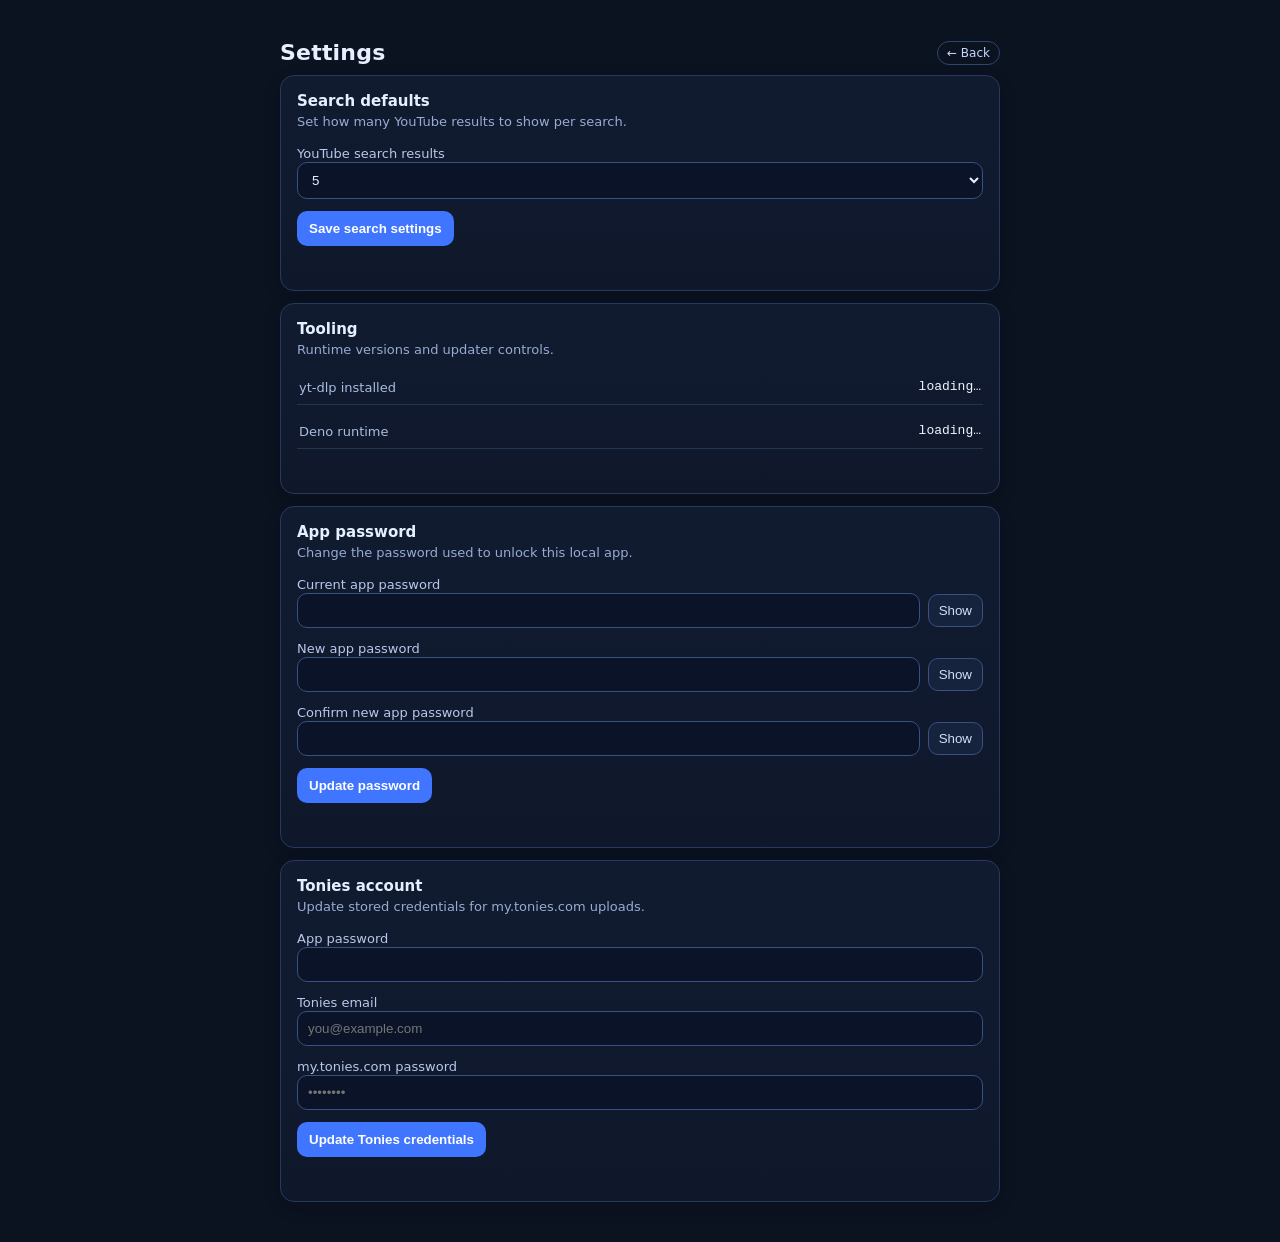
==== web/account.html @ 91005ab5 "release: v1.0.0" ====
<!doctype html>
<html lang="en">
  <head>
    <meta charset="UTF-8" />
    <meta name="viewport" content="width=device-width, initial-scale=1.0" />
    <title>Tonies-YT Settings</title>
    <style>
      :root { color-scheme: dark; }
      body { margin:0; font-family: Inter, system-ui, -apple-system, Segoe UI, Roboto, Arial; background:#0b1220; color:#e9efff; }
      .wrap { max-width:720px; margin:40px auto; padding:0 16px; }
      .card { background:linear-gradient(180deg,#111b30 0%,#0f182b 100%); border:1px solid #263a5f; border-radius:14px; padding:16px; margin-bottom:12px; box-shadow: 0 6px 18px #00000022; }
      h1 { margin:0 0 6px; font-size:22px; letter-spacing:.2px; }
      h2 { margin:0; font-size:15px; color:#e6efff; }
      .muted { color:#9eb1dc; font-size:14px; }
      .desc { color:#98abd3; font-size:13px; margin-top:4px; }
      .grid { display:grid; gap:10px; margin-top:14px; }
      label { font-size:13px; color:#b8c8ea; }
      input, select { width:100%; box-sizing:border-box; background:#0a1328; color:#e9efff; border:1px solid #385082; border-radius:10px; padding:9px 10px; }
      .field-row { display:flex; gap:8px; align-items:center; }
      .field-row input { flex:1; }
      button { margin-top:12px; background:#3f75ff; color:white; border:0; border-radius:10px; padding:10px 12px; cursor:pointer; font-weight:600; }
      button.secondary { background:#1f2f4d; border:1px solid #385082; }
      button.ghosty { background:#16233c; border:1px solid #385082; color:#cfe0ff; padding:8px 10px; margin-top:0; font-weight:500; }
      button:disabled { opacity:.65; cursor:not-allowed; }
      .row { display:flex; gap:8px; align-items:center; flex-wrap:wrap; }
      .status { margin-top:10px; font-size:13px; color:#9eb1dc; min-height:18px; }
      .ok { color:#bcf4e0; }
      .err { color:#ffc9d6; }
      .warn { color:#ffd79b; }
      .hint { margin-top:6px; color:#8da3cf; font-size:12px; }
      .chip { border:1px solid #2f456f; border-radius:999px; padding:4px 9px; font-size:12px; color:#c4d6ff; text-decoration:none; }
      .kv { display:flex; justify-content:space-between; align-items:center; gap:12px; padding:8px 2px; border:0; border-bottom:1px solid #243552; background:transparent; border-radius:0; }
      .kv:last-of-type { border-bottom:0; }
      .kv .k { color:#a9bddf; font-size:13px; }
      .kv .v { color:#f0f5ff; font-size:13px; font-family: ui-monospace, SFMono-Regular, Menlo, Consolas, monospace; text-align:right; line-height:1.3; word-break:break-word; overflow-wrap:anywhere; }
      .pill-ok { color:#9cefc5; border:1px solid #2f6b4a; background:#133524; border-radius:999px; padding:3px 9px; font-size:12px; }
      .pill-warn { color:#ffd79b; border:1px solid #7b5a21; background:#34270f; border-radius:999px; padding:3px 9px; font-size:12px; }
    </style>
  </head>
  <body>
    <div class="wrap">
      <div class="row" style="justify-content:space-between;margin-bottom:10px;">
        <h1 style="margin:0;">Settings</h1>
        <a href="/" class="chip">← Back</a>
      </div>

      <div class="card">
        <h2>Search defaults</h2>
        <div class="desc">Set how many YouTube results to show per search.</div>
        <div class="grid">
          <div>
            <label>YouTube search results</label>
            <select id="search-limit">
              <option value="5">5</option>
              <option value="10">10</option>
              <option value="15">15</option>
              <option value="20">20</option>
            </select>
          </div>
        </div>
        <button id="save-search">Save search settings</button>
        <div id="status-search" class="status"></div>
      </div>

      <div class="card">
        <h2>Tooling</h2>
        <div class="desc">Runtime versions and updater controls.</div>
        <div class="grid">
          <div class="kv"><span class="k">yt-dlp installed</span><span id="ver-ytdlp" class="v">loading…</span></div>
          <div class="kv"><span class="k">Deno runtime</span><span id="ver-deno" class="v">loading…</span></div>
          <div class="row" id="ytdlp-update-row" style="display:none;justify-content:space-between;margin-top:2px;">
            <span class="pill-warn">Update available</span>
            <button id="update-ytdlp" class="secondary" style="margin-top:0;">Install latest yt-dlp</button>
          </div>
          <div class="row" id="ytdlp-current-row" style="display:none;justify-content:flex-start;margin-top:2px;">
            <span class="pill-ok">yt-dlp is up to date</span>
          </div>
        </div>
        <div id="status-ytdlp" class="status"></div>
      </div>

      <div class="card">
        <h2>App password</h2>
        <div class="desc">Change the password used to unlock this local app.</div>
        <div class="grid">
          <div>
            <label>Current app password</label>
            <div class="field-row">
              <input id="current" type="password" autocomplete="current-password" />
              <button class="ghosty" id="toggle-current" type="button">Show</button>
            </div>
          </div>
          <div>
            <label>New app password</label>
            <div class="field-row">
              <input id="next" type="password" autocomplete="new-password" />
              <button class="ghosty" id="toggle-next" type="button">Show</button>
            </div>
          </div>
          <div>
            <label>Confirm new app password</label>
            <div class="field-row">
              <input id="next-confirm" type="password" autocomplete="new-password" />
              <button class="ghosty" id="toggle-next-confirm" type="button">Show</button>
            </div>

          </div>
        </div>
        <button id="save">Update password</button>
        <div id="status" class="status"></div>
      </div>

      <div class="card">
        <h2>Tonies account</h2>
        <div class="desc">Update stored credentials for my.tonies.com uploads.</div>
        <div class="grid">
          <div><label>App password</label><input id="cred-app-password" type="password" autocomplete="current-password" /></div>
          <div><label>Tonies email</label><input id="tonies-email" type="email" autocomplete="username" placeholder="you@example.com" /></div>
          <div><label>my.tonies.com password</label><input id="tonies-password" type="password" autocomplete="new-password" placeholder="••••••••" /></div>
        </div>
        <button id="save-tonies">Update Tonies credentials</button>
        <div id="status-tonies" class="status"></div>
      </div>
    </div>
    <script>
      const SEARCH_LIMIT_KEY = 'tonies-auto.search-limit.v1';
      const statusEl = document.getElementById('status');
      const statusToniesEl = document.getElementById('status-tonies');
      const statusSearchEl = document.getElementById('status-search');
      const statusYtdlpEl = document.getElementById('status-ytdlp');
      const saveSearchBtn = document.getElementById('save-search');
      const saveAppBtn = document.getElementById('save');
      const saveToniesBtn = document.getElementById('save-tonies');
      let currentUsername = '';
      let initialSearchLimit = '5';

      function wirePasswordToggle(inputId, btnId) {
        const inp = document.getElementById(inputId);
        const btn = document.getElementById(btnId);
        if (!inp || !btn) return;
        btn.onclick = () => {
          const show = inp.type === 'password';
          inp.type = show ? 'text' : 'password';
          btn.textContent = show ? 'Hide' : 'Show';
        };
      }

      async function init(){
        const r = await fetch('/api/setup/status');
        const d = await r.json();
        if (!d.configured) { window.location.href='/setup'; return; }
        if (!d.unlocked) { window.location.href='/login'; return; }
        if (d.username) currentUsername = String(d.username || '').trim();
        if (d.tonies_email) {
          document.getElementById('tonies-email').value = String(d.tonies_email || '').trim();
        }
        const installed = String(d?.versions?.yt_dlp || 'unknown');
        const latest = String(d?.versions?.yt_dlp_latest || 'unknown');
        document.getElementById('ver-ytdlp').textContent = installed;
        document.getElementById('ver-deno').textContent = String(d?.versions?.deno || 'unknown').split('\n')[0];
        const showUpdate = installed !== 'unknown' && latest !== 'unknown' && installed !== latest;
        document.getElementById('ytdlp-update-row').style.display = showUpdate ? 'flex' : 'none';
        document.getElementById('ytdlp-current-row').style.display = showUpdate ? 'none' : 'flex';

        const raw = Number(localStorage.getItem(SEARCH_LIMIT_KEY));
        const lim = [5,10,15,20].includes(raw) ? raw : 5;
        initialSearchLimit = String(lim);
        document.getElementById('search-limit').value = initialSearchLimit;


        wirePasswordToggle('current', 'toggle-current');
        wirePasswordToggle('next', 'toggle-next');
        wirePasswordToggle('next-confirm', 'toggle-next-confirm');
      }

      document.getElementById('save-search').onclick = async () => {
        const original = saveSearchBtn.textContent;
        saveSearchBtn.disabled = true;
        saveSearchBtn.textContent = 'Saving…';
        const lim = Number(document.getElementById('search-limit').value || 5);
        localStorage.setItem(SEARCH_LIMIT_KEY, [5,10,15,20].includes(lim) ? String(lim) : '5');
        initialSearchLimit = String([5,10,15,20].includes(lim) ? lim : 5);
        try {
          await fetch('/api/search-cache/clear', { method: 'POST' });
        } catch {}
        statusSearchEl.className='status ok';
        statusSearchEl.textContent='Search setting saved (cache cleared).';
        setTimeout(() => { statusSearchEl.textContent=''; statusSearchEl.className='status'; }, 2600);
        saveSearchBtn.textContent = 'Saved';
        setTimeout(() => { saveSearchBtn.textContent = original; saveSearchBtn.disabled = false; }, 900);
      };

      document.getElementById('update-ytdlp').onclick = async () => {
        const btn = document.getElementById('update-ytdlp');
        const original = btn.textContent;
        btn.disabled = true;
        btn.textContent = 'Updating…';
        statusYtdlpEl.className='status';
        statusYtdlpEl.textContent='Updating yt-dlp…';
        try {
          const r = await fetch('/api/setup/update-yt-dlp', { method:'POST' });
          const d = await r.json();
          if (!d.ok) {
            statusYtdlpEl.className='status err';
            statusYtdlpEl.textContent = d.error || 'yt-dlp update failed';
            return;
          }
          statusYtdlpEl.className='status ok';
          statusYtdlpEl.textContent = `yt-dlp updated: ${d.before || '?'} → ${d.after || '?'}`;

          const rs = await fetch('/api/setup/status');
          const ds = await rs.json();
          const installed = String(ds?.versions?.yt_dlp || d.after || 'unknown');
          const latest = String(ds?.versions?.yt_dlp_latest || 'unknown');
          document.getElementById('ver-ytdlp').textContent = installed;
          const showUpdate = installed !== 'unknown' && latest !== 'unknown' && installed !== latest;
          document.getElementById('ytdlp-update-row').style.display = showUpdate ? 'flex' : 'none';
          document.getElementById('ytdlp-current-row').style.display = showUpdate ? 'none' : 'flex';
        } catch (e) {
          statusYtdlpEl.className='status err';
          statusYtdlpEl.textContent = `yt-dlp update failed: ${e?.message || e}`;
        } finally {
          btn.disabled = false;
          btn.textContent = original;
        }
      };

      document.getElementById('save').onclick = async () => {
        const username = (currentUsername || '').trim();
        const current_password=(document.getElementById('current').value||'').trim();
        const new_password=(document.getElementById('next').value||'').trim();
        const new_confirm=(document.getElementById('next-confirm').value||'').trim();
        if(!username||!current_password||!new_password||!new_confirm){ statusEl.className='status err'; statusEl.textContent='All password fields are required.'; return; }
        if(new_password !== new_confirm){ statusEl.className='status err'; statusEl.textContent='New password and confirmation do not match.'; return; }

        const original = saveAppBtn.textContent;
        saveAppBtn.disabled = true;
        saveAppBtn.textContent = 'Saving…';
        statusEl.className='status'; statusEl.textContent='Updating…';
        const r = await fetch('/api/setup/change-password',{method:'POST',headers:{'Content-Type':'application/json'},body:JSON.stringify({username,current_password,new_password})});
        const d = await r.json();
        if(!d.ok){ statusEl.className='status err'; statusEl.textContent=d.error||'Update failed'; saveAppBtn.disabled=false; saveAppBtn.textContent=original; return; }
        statusEl.className='status ok'; statusEl.textContent='Password updated.';
        document.getElementById('current').value=''; document.getElementById('next').value=''; document.getElementById('next-confirm').value='';
        setTimeout(() => { statusEl.textContent=''; statusEl.className='status'; }, 3000);
        saveAppBtn.textContent = 'Saved';
        setTimeout(() => { saveAppBtn.textContent = original; saveAppBtn.disabled = false; }, 900);
      };

      document.getElementById('save-tonies').onclick = async () => {
        const username = (currentUsername || '').trim();
        const app_password=(document.getElementById('cred-app-password').value||'').trim();
        const tonies_email=(document.getElementById('tonies-email').value||'').trim();
        const tonies_password=(document.getElementById('tonies-password').value||'').trim();
        if(!username||!app_password||!tonies_password){ statusToniesEl.className='status err'; statusToniesEl.textContent='App password and my.tonies.com password are required.'; return; }

        const original = saveToniesBtn.textContent;
        saveToniesBtn.disabled = true;
        saveToniesBtn.textContent = 'Saving…';
        statusToniesEl.className='status'; statusToniesEl.textContent='Updating…';
        const r = await fetch('/api/setup/update-tonies-credentials',{method:'POST',headers:{'Content-Type':'application/json'},body:JSON.stringify({username,app_password,tonies_email,tonies_password})});
        const d = await r.json();
        if(!d.ok){ statusToniesEl.className='status err'; statusToniesEl.textContent=d.error||'Update failed'; saveToniesBtn.disabled=false; saveToniesBtn.textContent=original; return; }
        statusToniesEl.className='status ok'; statusToniesEl.textContent='Tonies credentials updated.';
        document.getElementById('cred-app-password').value='';
        document.getElementById('tonies-password').value='';
        setTimeout(() => { statusToniesEl.textContent=''; statusToniesEl.className='status'; }, 3000);
        saveToniesBtn.textContent = 'Saved';
        setTimeout(() => { saveToniesBtn.textContent = original; saveToniesBtn.disabled = false; }, 900);
      };

      init();
    </script>
  </body>
</html>
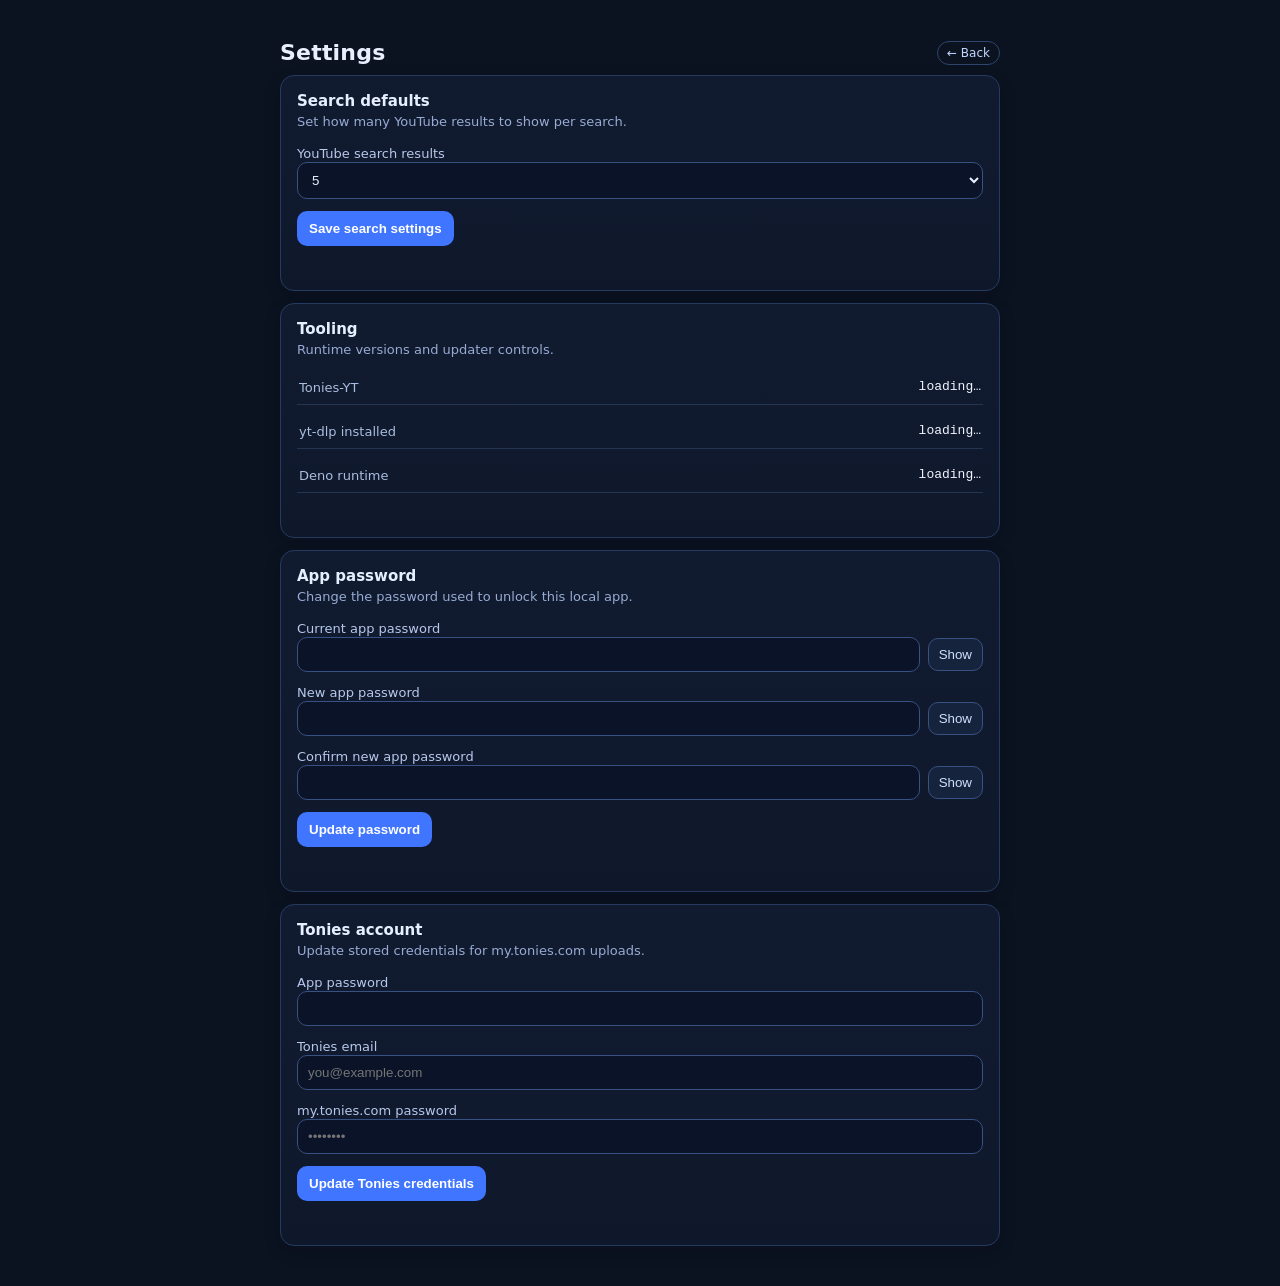
==== commit 209759e6: "Release 2.0.0: per-browser sign-in, release docs and CI The app login used to be a global unlock swi" ====
--- a/web/account.html
+++ b/web/account.html
@@ -66,6 +66,7 @@
         <h2>Tooling</h2>
         <div class="desc">Runtime versions and updater controls.</div>
         <div class="grid">
+          <div class="kv"><span class="k">Tonies-YT</span><span id="ver-app" class="v">loading…</span></div>
           <div class="kv"><span class="k">yt-dlp installed</span><span id="ver-ytdlp" class="v">loading…</span></div>
           <div class="kv"><span class="k">Deno runtime</span><span id="ver-deno" class="v">loading…</span></div>
           <div class="row" id="ytdlp-update-row" style="display:none;justify-content:space-between;margin-top:2px;">
@@ -122,6 +123,7 @@
         <div id="status-tonies" class="status"></div>
       </div>
     </div>
+    <script src="/static/assets/session.js?v=1"></script>
     <script>
       const SEARCH_LIMIT_KEY = 'tonies-auto.search-limit.v1';
       const statusEl = document.getElementById('status');
@@ -156,6 +158,7 @@
         }
         const installed = String(d?.versions?.yt_dlp || 'unknown');
         const latest = String(d?.versions?.yt_dlp_latest || 'unknown');
+        document.getElementById('ver-app').textContent = String(d?.app_version || 'unknown');
         document.getElementById('ver-ytdlp').textContent = installed;
         document.getElementById('ver-deno').textContent = String(d?.versions?.deno || 'unknown').split('\n')[0];
         const showUpdate = installed !== 'unknown' && latest !== 'unknown' && installed !== latest;
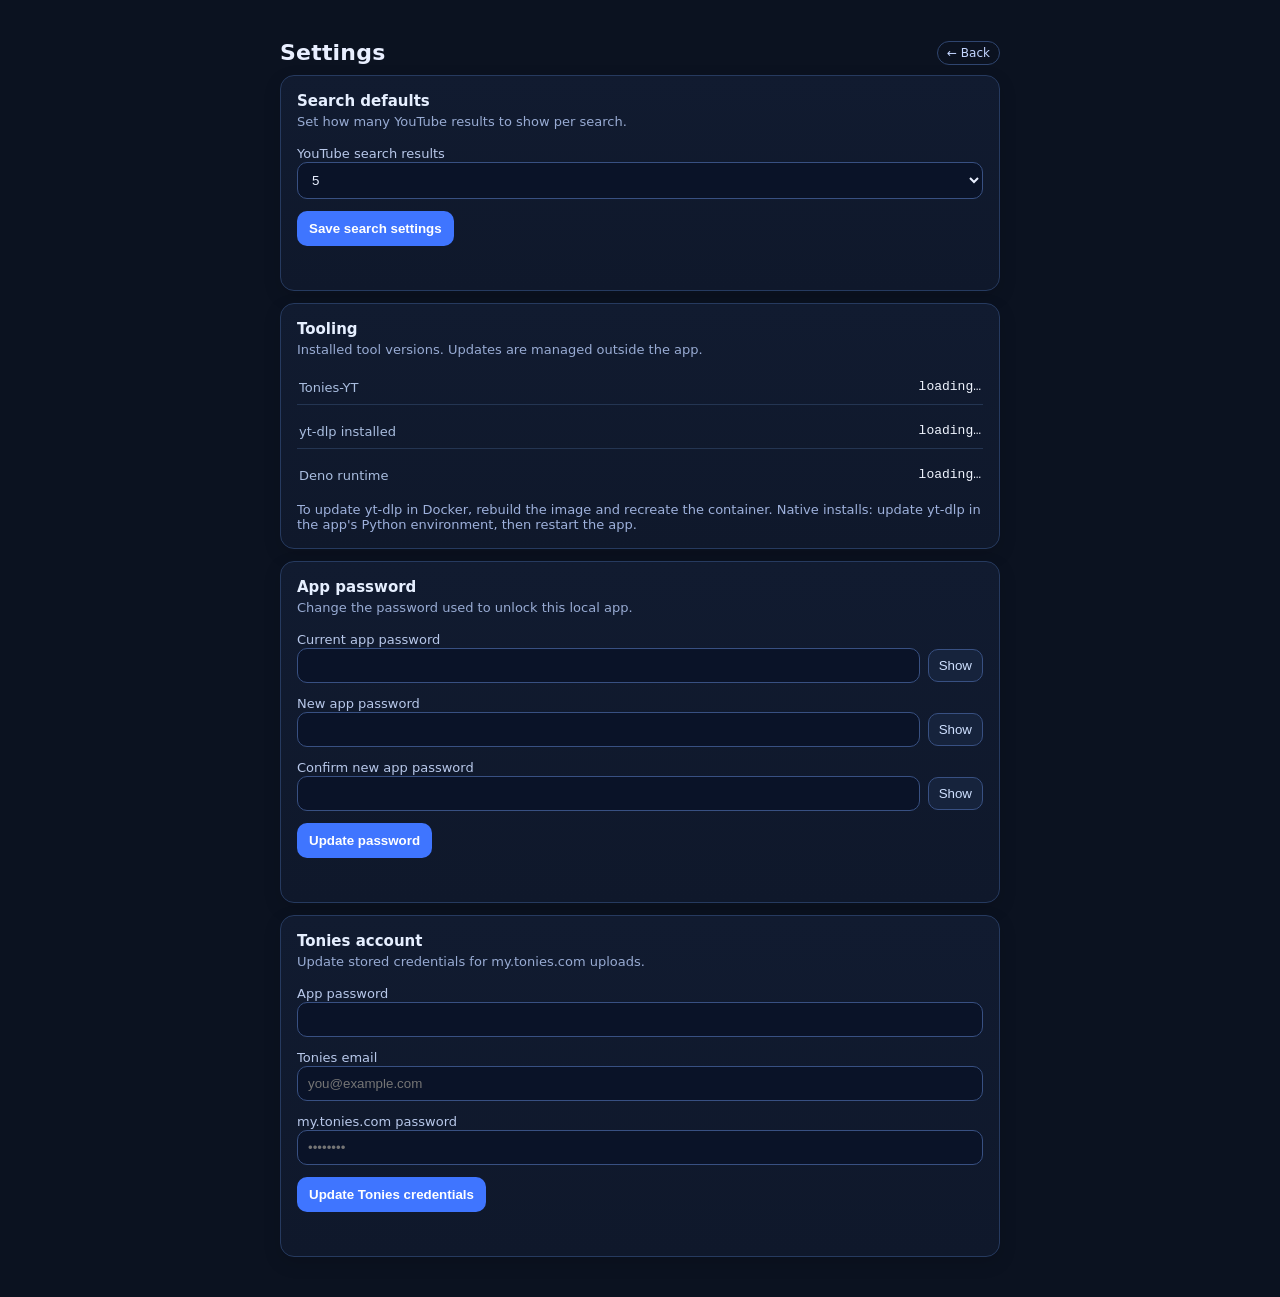
==== commit b8483270: "Audio workspace redesign, Undo, security hardening and rootless Docker Workspace (web/index.html + w" ====
--- a/web/account.html
+++ b/web/account.html
@@ -64,20 +64,14 @@
 
       <div class="card">
         <h2>Tooling</h2>
-        <div class="desc">Runtime versions and updater controls.</div>
+        <div class="desc">Installed tool versions. Updates are managed outside the app.</div>
         <div class="grid">
           <div class="kv"><span class="k">Tonies-YT</span><span id="ver-app" class="v">loading…</span></div>
           <div class="kv"><span class="k">yt-dlp installed</span><span id="ver-ytdlp" class="v">loading…</span></div>
           <div class="kv"><span class="k">Deno runtime</span><span id="ver-deno" class="v">loading…</span></div>
-          <div class="row" id="ytdlp-update-row" style="display:none;justify-content:space-between;margin-top:2px;">
-            <span class="pill-warn">Update available</span>
-            <button id="update-ytdlp" class="secondary" style="margin-top:0;">Install latest yt-dlp</button>
-          </div>
-          <div class="row" id="ytdlp-current-row" style="display:none;justify-content:flex-start;margin-top:2px;">
-            <span class="pill-ok">yt-dlp is up to date</span>
-          </div>
-        </div>
-        <div id="status-ytdlp" class="status"></div>
+
+        </div>
+        <div id="status-ytdlp" class="status">To update yt-dlp in Docker, rebuild the image and recreate the container. Native installs: update yt-dlp in the app's Python environment, then restart the app.</div>
       </div>
 
       <div class="card">
@@ -129,7 +123,7 @@
       const statusEl = document.getElementById('status');
       const statusToniesEl = document.getElementById('status-tonies');
       const statusSearchEl = document.getElementById('status-search');
-      const statusYtdlpEl = document.getElementById('status-ytdlp');
+
       const saveSearchBtn = document.getElementById('save-search');
       const saveAppBtn = document.getElementById('save');
       const saveToniesBtn = document.getElementById('save-tonies');
@@ -157,13 +151,11 @@
           document.getElementById('tonies-email').value = String(d.tonies_email || '').trim();
         }
         const installed = String(d?.versions?.yt_dlp || 'unknown');
-        const latest = String(d?.versions?.yt_dlp_latest || 'unknown');
+
         document.getElementById('ver-app').textContent = String(d?.app_version || 'unknown');
         document.getElementById('ver-ytdlp').textContent = installed;
         document.getElementById('ver-deno').textContent = String(d?.versions?.deno || 'unknown').split('\n')[0];
-        const showUpdate = installed !== 'unknown' && latest !== 'unknown' && installed !== latest;
-        document.getElementById('ytdlp-update-row').style.display = showUpdate ? 'flex' : 'none';
-        document.getElementById('ytdlp-current-row').style.display = showUpdate ? 'none' : 'flex';
+
 
         const raw = Number(localStorage.getItem(SEARCH_LIMIT_KEY));
         const lim = [5,10,15,20].includes(raw) ? raw : 5;
@@ -193,46 +185,11 @@
         setTimeout(() => { saveSearchBtn.textContent = original; saveSearchBtn.disabled = false; }, 900);
       };
 
-      document.getElementById('update-ytdlp').onclick = async () => {
-        const btn = document.getElementById('update-ytdlp');
-        const original = btn.textContent;
-        btn.disabled = true;
-        btn.textContent = 'Updating…';
-        statusYtdlpEl.className='status';
-        statusYtdlpEl.textContent='Updating yt-dlp…';
-        try {
-          const r = await fetch('/api/setup/update-yt-dlp', { method:'POST' });
-          const d = await r.json();
-          if (!d.ok) {
-            statusYtdlpEl.className='status err';
-            statusYtdlpEl.textContent = d.error || 'yt-dlp update failed';
-            return;
-          }
-          statusYtdlpEl.className='status ok';
-          statusYtdlpEl.textContent = `yt-dlp updated: ${d.before || '?'} → ${d.after || '?'}`;
-
-          const rs = await fetch('/api/setup/status');
-          const ds = await rs.json();
-          const installed = String(ds?.versions?.yt_dlp || d.after || 'unknown');
-          const latest = String(ds?.versions?.yt_dlp_latest || 'unknown');
-          document.getElementById('ver-ytdlp').textContent = installed;
-          const showUpdate = installed !== 'unknown' && latest !== 'unknown' && installed !== latest;
-          document.getElementById('ytdlp-update-row').style.display = showUpdate ? 'flex' : 'none';
-          document.getElementById('ytdlp-current-row').style.display = showUpdate ? 'none' : 'flex';
-        } catch (e) {
-          statusYtdlpEl.className='status err';
-          statusYtdlpEl.textContent = `yt-dlp update failed: ${e?.message || e}`;
-        } finally {
-          btn.disabled = false;
-          btn.textContent = original;
-        }
-      };
-
       document.getElementById('save').onclick = async () => {
         const username = (currentUsername || '').trim();
-        const current_password=(document.getElementById('current').value||'').trim();
-        const new_password=(document.getElementById('next').value||'').trim();
-        const new_confirm=(document.getElementById('next-confirm').value||'').trim();
+        const current_password=document.getElementById('current').value||'';
+        const new_password=document.getElementById('next').value||'';
+        const new_confirm=document.getElementById('next-confirm').value||'';
         if(!username||!current_password||!new_password||!new_confirm){ statusEl.className='status err'; statusEl.textContent='All password fields are required.'; return; }
         if(new_password !== new_confirm){ statusEl.className='status err'; statusEl.textContent='New password and confirmation do not match.'; return; }
 
@@ -252,9 +209,9 @@
 
       document.getElementById('save-tonies').onclick = async () => {
         const username = (currentUsername || '').trim();
-        const app_password=(document.getElementById('cred-app-password').value||'').trim();
+        const app_password=document.getElementById('cred-app-password').value||'';
         const tonies_email=(document.getElementById('tonies-email').value||'').trim();
-        const tonies_password=(document.getElementById('tonies-password').value||'').trim();
+        const tonies_password=document.getElementById('tonies-password').value||'';
         if(!username||!app_password||!tonies_password){ statusToniesEl.className='status err'; statusToniesEl.textContent='App password and my.tonies.com password are required.'; return; }
 
         const original = saveToniesBtn.textContent;
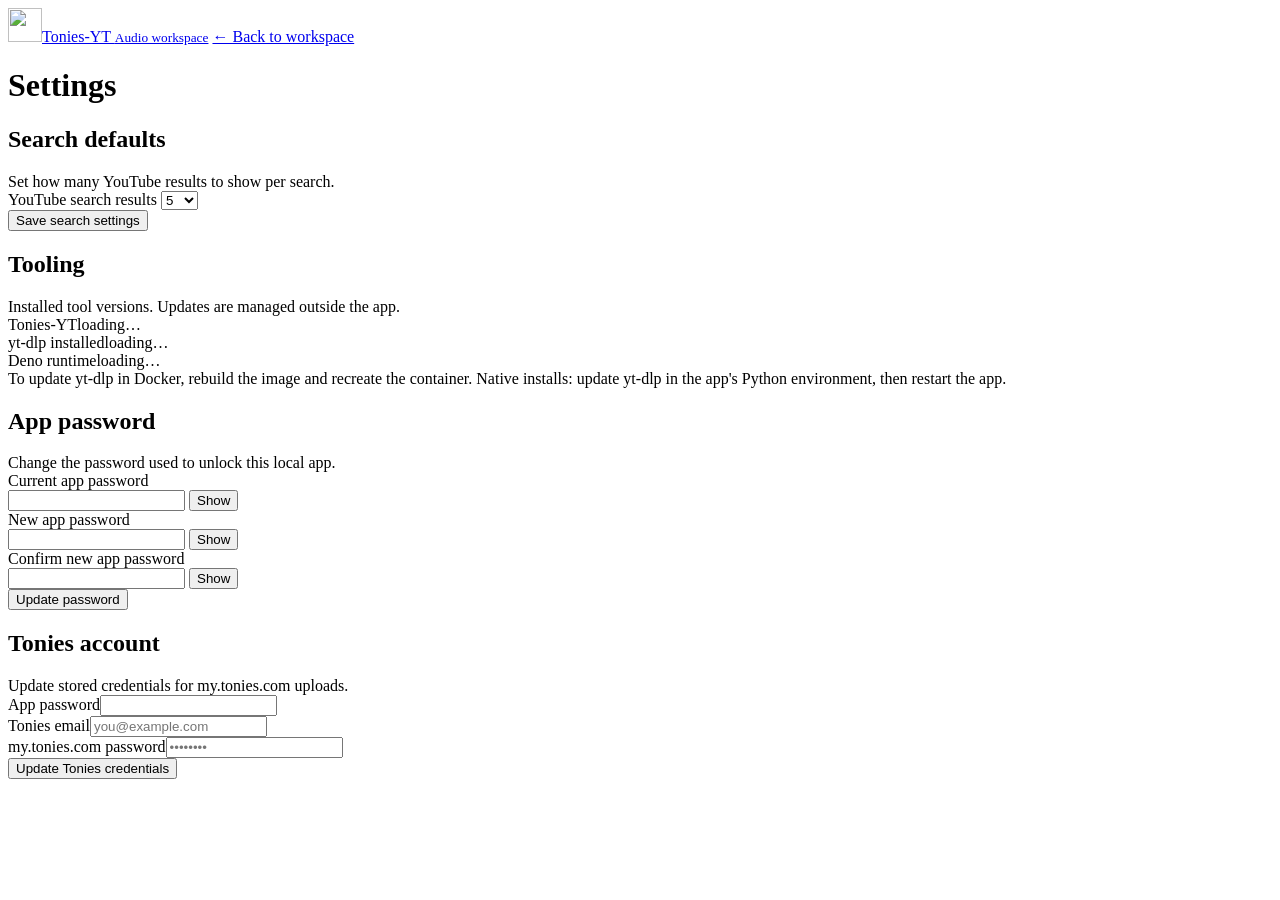
==== commit 52faa047: "One look for every page; drop the rail caption Settings, Logs, Sign-in and Setup had their own inlin" ====
--- a/web/account.html
+++ b/web/account.html
@@ -4,52 +4,24 @@
     <meta charset="UTF-8" />
     <meta name="viewport" content="width=device-width, initial-scale=1.0" />
     <title>Tonies-YT Settings</title>
-    <style>
-      :root { color-scheme: dark; }
-      body { margin:0; font-family: Inter, system-ui, -apple-system, Segoe UI, Roboto, Arial; background:#0b1220; color:#e9efff; }
-      .wrap { max-width:720px; margin:40px auto; padding:0 16px; }
-      .card { background:linear-gradient(180deg,#111b30 0%,#0f182b 100%); border:1px solid #263a5f; border-radius:14px; padding:16px; margin-bottom:12px; box-shadow: 0 6px 18px #00000022; }
-      h1 { margin:0 0 6px; font-size:22px; letter-spacing:.2px; }
-      h2 { margin:0; font-size:15px; color:#e6efff; }
-      .muted { color:#9eb1dc; font-size:14px; }
-      .desc { color:#98abd3; font-size:13px; margin-top:4px; }
-      .grid { display:grid; gap:10px; margin-top:14px; }
-      label { font-size:13px; color:#b8c8ea; }
-      input, select { width:100%; box-sizing:border-box; background:#0a1328; color:#e9efff; border:1px solid #385082; border-radius:10px; padding:9px 10px; }
-      .field-row { display:flex; gap:8px; align-items:center; }
-      .field-row input { flex:1; }
-      button { margin-top:12px; background:#3f75ff; color:white; border:0; border-radius:10px; padding:10px 12px; cursor:pointer; font-weight:600; }
-      button.secondary { background:#1f2f4d; border:1px solid #385082; }
-      button.ghosty { background:#16233c; border:1px solid #385082; color:#cfe0ff; padding:8px 10px; margin-top:0; font-weight:500; }
-      button:disabled { opacity:.65; cursor:not-allowed; }
-      .row { display:flex; gap:8px; align-items:center; flex-wrap:wrap; }
-      .status { margin-top:10px; font-size:13px; color:#9eb1dc; min-height:18px; }
-      .ok { color:#bcf4e0; }
-      .err { color:#ffc9d6; }
-      .warn { color:#ffd79b; }
-      .hint { margin-top:6px; color:#8da3cf; font-size:12px; }
-      .chip { border:1px solid #2f456f; border-radius:999px; padding:4px 9px; font-size:12px; color:#c4d6ff; text-decoration:none; }
-      .kv { display:flex; justify-content:space-between; align-items:center; gap:12px; padding:8px 2px; border:0; border-bottom:1px solid #243552; background:transparent; border-radius:0; }
-      .kv:last-of-type { border-bottom:0; }
-      .kv .k { color:#a9bddf; font-size:13px; }
-      .kv .v { color:#f0f5ff; font-size:13px; font-family: ui-monospace, SFMono-Regular, Menlo, Consolas, monospace; text-align:right; line-height:1.3; word-break:break-word; overflow-wrap:anywhere; }
-      .pill-ok { color:#9cefc5; border:1px solid #2f6b4a; background:#133524; border-radius:999px; padding:3px 9px; font-size:12px; }
-      .pill-warn { color:#ffd79b; border:1px solid #7b5a21; background:#34270f; border-radius:999px; padding:3px 9px; font-size:12px; }
-    </style>
+    <script src="/static/assets/theme.js?v=1"></script>
+    <link rel="stylesheet" href="/static/assets/theme.css?v=1" />
+    <link rel="stylesheet" href="/static/assets/pages.css?v=1" />
   </head>
   <body>
-    <div class="wrap">
-      <div class="row" style="justify-content:space-between;margin-bottom:10px;">
-        <h1 style="margin:0;">Settings</h1>
-        <a href="/" class="chip">← Back</a>
-      </div>
+    <div class="page">
+      <header class="app-header">
+        <a class="app-brand" href="/" aria-label="Tonies-YT home"><img src="/static/assets/tonie-box-icon.webp?v=1" alt="" width="34" height="34" /><span>Tonies-YT <small>Audio workspace</small></span></a>
+        <a href="/" class="back-link">← Back to workspace</a>
+      </header>
+      <div class="page-heading"><h1>Settings</h1></div>
 
       <div class="card">
         <h2>Search defaults</h2>
         <div class="desc">Set how many YouTube results to show per search.</div>
         <div class="grid">
           <div>
-            <label>YouTube search results</label>
+            <label for="search-limit">YouTube search results</label>
             <select id="search-limit">
               <option value="5">5</option>
               <option value="10">10</option>
@@ -58,7 +30,7 @@
             </select>
           </div>
         </div>
-        <button id="save-search">Save search settings</button>
+        <div class="actions"><button id="save-search">Save search settings</button></div>
         <div id="status-search" class="status"></div>
       </div>
 
@@ -69,7 +41,6 @@
           <div class="kv"><span class="k">Tonies-YT</span><span id="ver-app" class="v">loading…</span></div>
           <div class="kv"><span class="k">yt-dlp installed</span><span id="ver-ytdlp" class="v">loading…</span></div>
           <div class="kv"><span class="k">Deno runtime</span><span id="ver-deno" class="v">loading…</span></div>
-
         </div>
         <div id="status-ytdlp" class="status">To update yt-dlp in Docker, rebuild the image and recreate the container. Native installs: update yt-dlp in the app's Python environment, then restart the app.</div>
       </div>
@@ -79,29 +50,29 @@
         <div class="desc">Change the password used to unlock this local app.</div>
         <div class="grid">
           <div>
-            <label>Current app password</label>
+            <label for="current">Current app password</label>
             <div class="field-row">
               <input id="current" type="password" autocomplete="current-password" />
-              <button class="ghosty" id="toggle-current" type="button">Show</button>
+              <button class="ghost" id="toggle-current" type="button">Show</button>
             </div>
           </div>
           <div>
-            <label>New app password</label>
+            <label for="next">New app password</label>
             <div class="field-row">
               <input id="next" type="password" autocomplete="new-password" />
-              <button class="ghosty" id="toggle-next" type="button">Show</button>
+              <button class="ghost" id="toggle-next" type="button">Show</button>
             </div>
           </div>
           <div>
-            <label>Confirm new app password</label>
+            <label for="next-confirm">Confirm new app password</label>
             <div class="field-row">
               <input id="next-confirm" type="password" autocomplete="new-password" />
-              <button class="ghosty" id="toggle-next-confirm" type="button">Show</button>
+              <button class="ghost" id="toggle-next-confirm" type="button">Show</button>
             </div>
 
           </div>
         </div>
-        <button id="save">Update password</button>
+        <div class="actions"><button id="save">Update password</button></div>
         <div id="status" class="status"></div>
       </div>
 
@@ -109,11 +80,11 @@
         <h2>Tonies account</h2>
         <div class="desc">Update stored credentials for my.tonies.com uploads.</div>
         <div class="grid">
-          <div><label>App password</label><input id="cred-app-password" type="password" autocomplete="current-password" /></div>
-          <div><label>Tonies email</label><input id="tonies-email" type="email" autocomplete="username" placeholder="you@example.com" /></div>
-          <div><label>my.tonies.com password</label><input id="tonies-password" type="password" autocomplete="new-password" placeholder="••••••••" /></div>
-        </div>
-        <button id="save-tonies">Update Tonies credentials</button>
+          <div><label for="cred-app-password">App password</label><input id="cred-app-password" type="password" autocomplete="current-password" /></div>
+          <div><label for="tonies-email">Tonies email</label><input id="tonies-email" type="email" autocomplete="username" placeholder="you@example.com" /></div>
+          <div><label for="tonies-password">my.tonies.com password</label><input id="tonies-password" type="password" autocomplete="new-password" placeholder="••••••••" /></div>
+        </div>
+        <div class="actions"><button id="save-tonies">Update Tonies credentials</button></div>
         <div id="status-tonies" class="status"></div>
       </div>
     </div>
